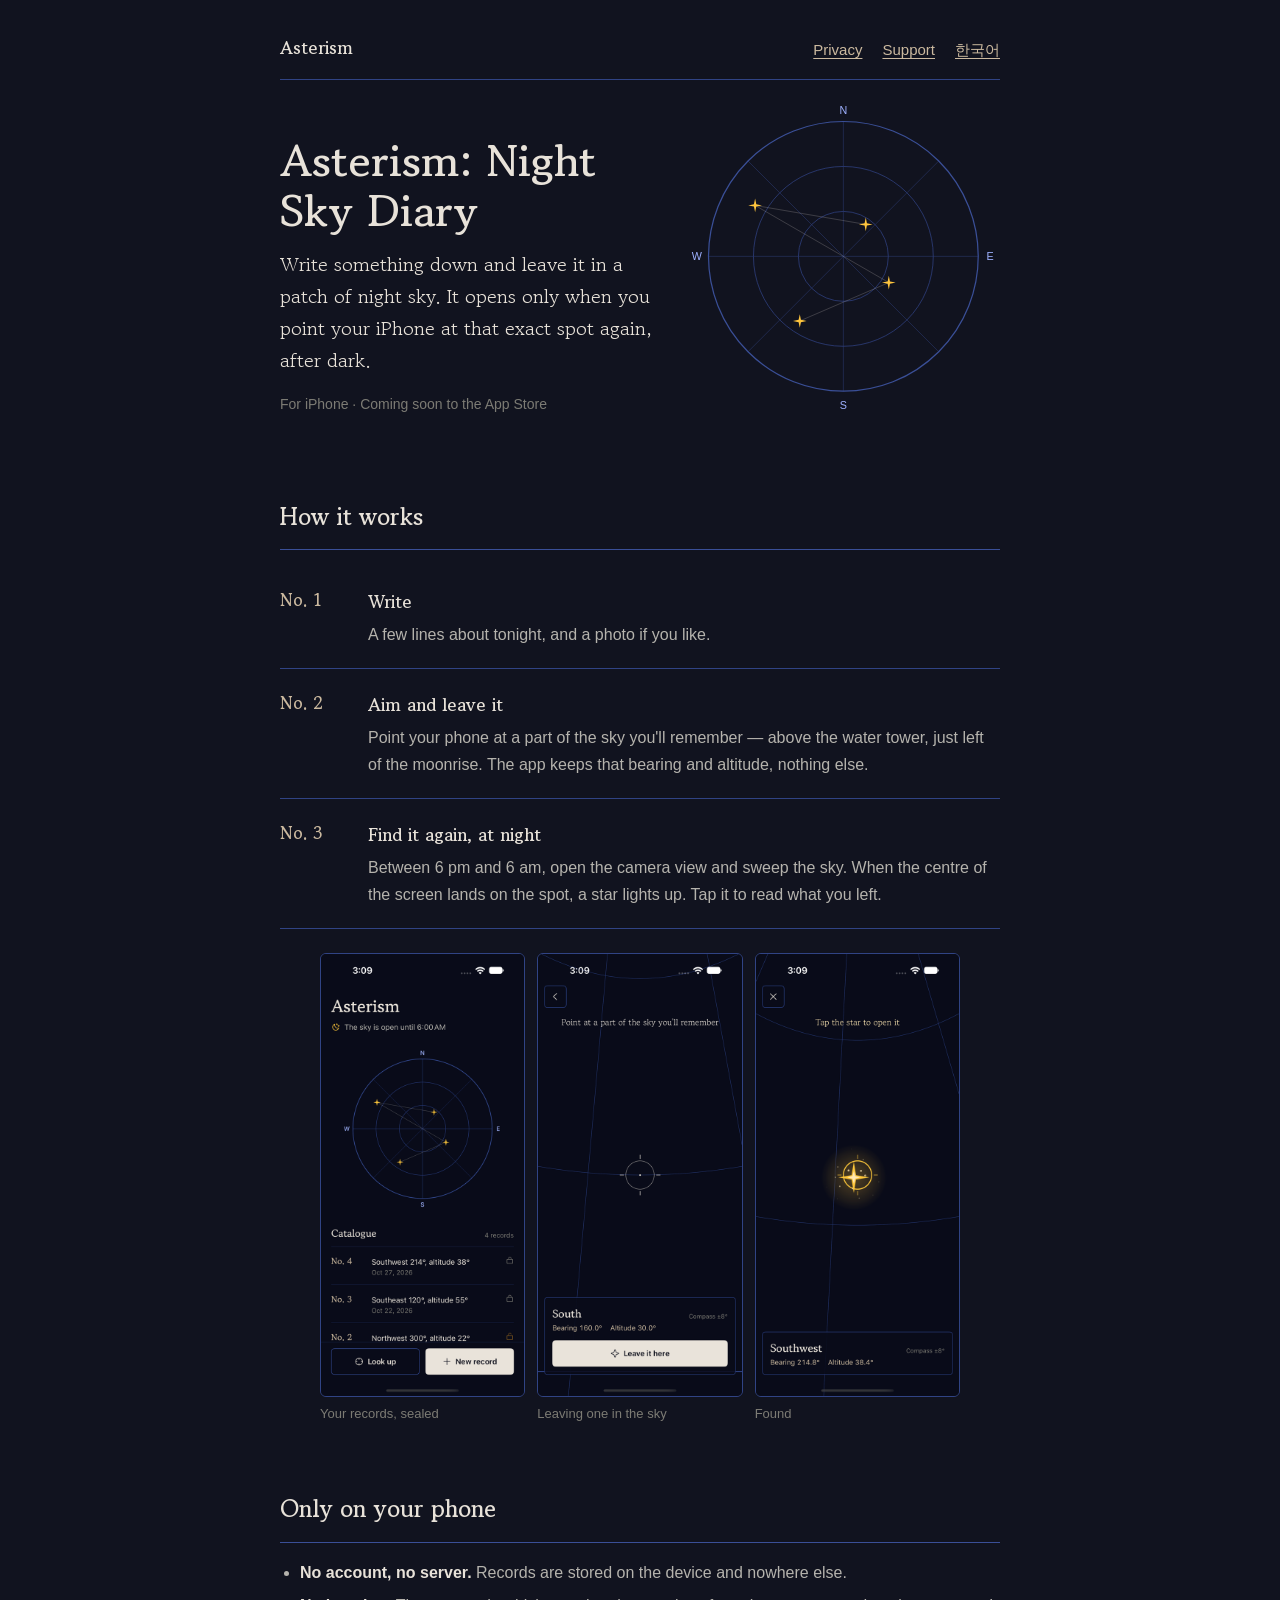
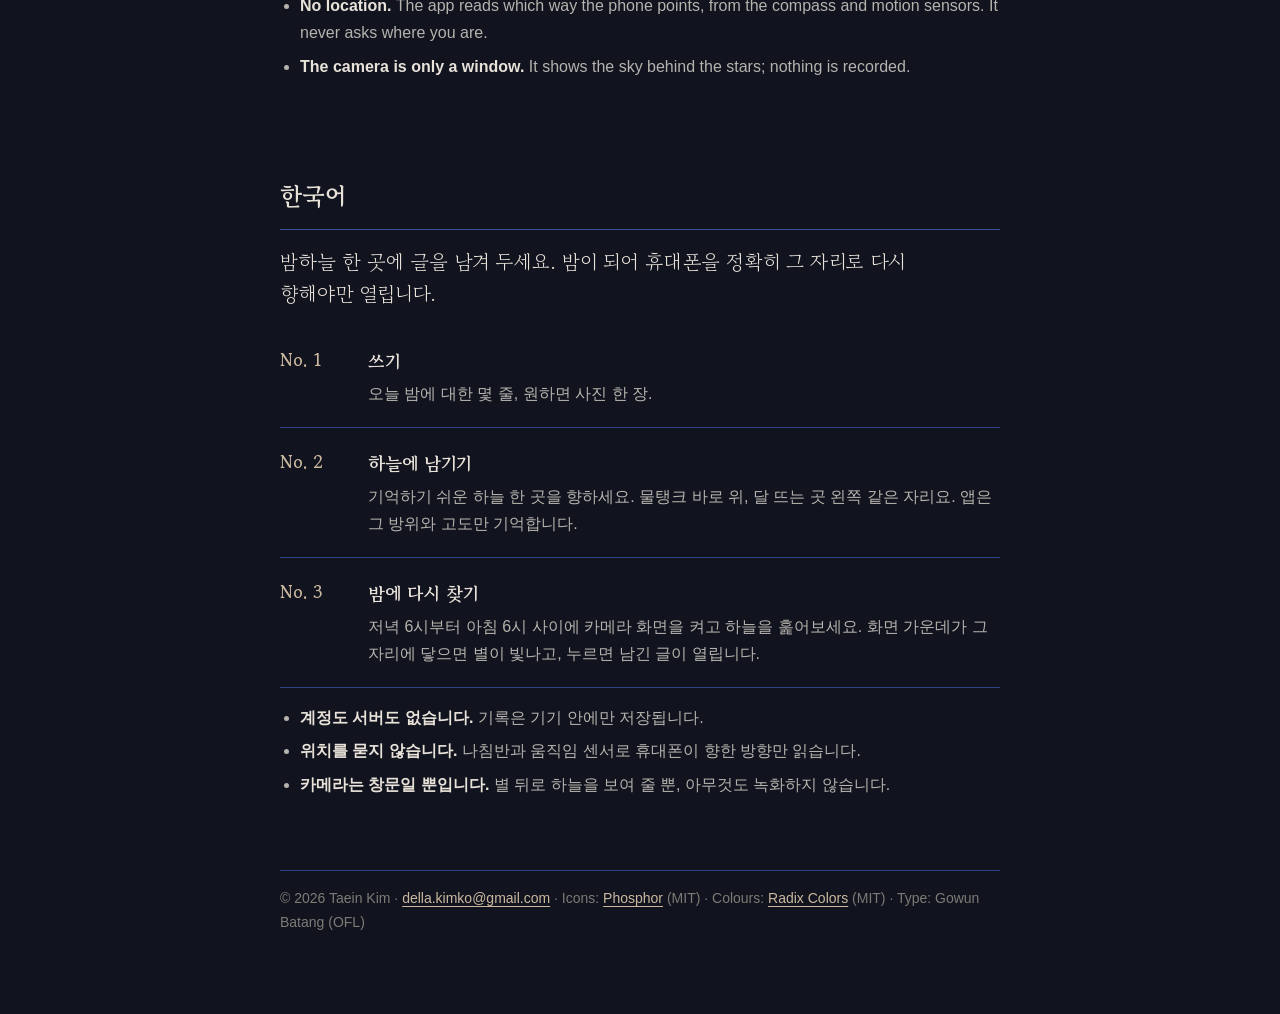
==== docs/index.html @ ba9e13a8 "Add Asterism site: intro, privacy policy, support" ====
<!doctype html>
<html lang="en">
<head>
<meta charset="utf-8"><meta name="viewport" content="width=device-width, initial-scale=1">
<title>Asterism: Night Sky Diary</title>
<meta name="description" content="Leave a note in a patch of night sky. It opens only when you point your iPhone there again, after dark. Everything stays on your phone.">
<link rel="preconnect" href="https://fonts.googleapis.com"><link rel="preconnect" href="https://fonts.gstatic.com" crossorigin>
<link href="https://fonts.googleapis.com/css2?family=Gowun+Batang:wght@400;700&display=swap" rel="stylesheet">
<link rel="stylesheet" href="style.css">
</head>
<body><main>
<header><nav><a class="name" href="./">Asterism</a><a href="privacy.html">Privacy</a><a href="support.html">Support</a><a href="#ko">한국어</a></nav></header>

<div class="hero">
  <div>
    <h1>Asterism: Night Sky Diary</h1>
    <p class="lede">Write something down and leave it in a patch of night sky. It opens only when you point your iPhone at that exact spot again, after dark.</p>
    <p class="faint">For iPhone · Coming soon to the App Store</p>
  </div>
  <svg viewBox="0 0 320 320" role="img" aria-label="A chart of four records left in the sky">
    <defs><path id="s" d="M0-7 1.19-1.19 7 0 1.19 1.19 0 7-1.19 1.19-7 0-1.19-1.19Z"/></defs>
    <g fill="none" stroke="#304384" stroke-width=".75">
      <circle cx="160" cy="160" r="92"/><circle cx="160" cy="160" r="46"/>
      <path d="M160 22V298M22 160H298M62.4 62.4 257.6 257.6M257.6 62.4 62.4 257.6" stroke-opacity=".6"/>
    </g>
    <circle cx="160" cy="160" r="138" fill="none" stroke="#3a4f97" stroke-width="1.25"/>
    <g fill="#9eb1ff" font-family="-apple-system, sans-serif" font-size="11" text-anchor="middle">
      <text x="160" y="14">N</text><text x="310" y="164">E</text><text x="160" y="316">S</text><text x="10" y="164">W</text>
    </g>
    <polyline points="182.9,127.3 69.7,107.9 206.5,186.8 115.4,226.1" fill="none" stroke="#e8e2d9" stroke-opacity=".28" stroke-width=".75"/>
    <g fill="#ffc53d">
      <use href="#s" x="182.9" y="127.3"/><use href="#s" x="69.7" y="107.9"/><use href="#s" x="206.5" y="186.8"/><use href="#s" x="115.4" y="226.1"/>
    </g>
  </svg>
</div>

<h2>How it works</h2>
<ol class="steps">
  <li><span class="no">No. 1</span><div><h3>Write</h3><p>A few lines about tonight, and a photo if you like.</p></div></li>
  <li><span class="no">No. 2</span><div><h3>Aim and leave it</h3><p>Point your phone at a part of the sky you'll remember — above the water tower, just left of the moonrise. The app keeps that bearing and altitude, nothing else.</p></div></li>
  <li><span class="no">No. 3</span><div><h3>Find it again, at night</h3><p>Between 6 pm and 6 am, open the camera view and sweep the sky. When the centre of the screen lands on the spot, a star lights up. Tap it to read what you left.</p></div></li>
</ol>

<figure class="shots" aria-label="Screens">
  <div><img src="img/archive.png" alt="Home: a chart of records and the catalogue"><figcaption>Your records, sealed</figcaption></div>
  <div><img src="img/plant.png" alt="Aiming at the sky to leave a record"><figcaption>Leaving one in the sky</figcaption></div>
  <div><img src="img/find.png" alt="A found record shown as a lit star"><figcaption>Found</figcaption></div>
</figure>

<h2>Only on your phone</h2>
<ul class="plain">
  <li><strong>No account, no server.</strong> Records are stored on the device and nowhere else.</li>
  <li><strong>No location.</strong> The app reads which way the phone points, from the compass and motion sensors. It never asks where you are.</li>
  <li><strong>The camera is only a window.</strong> It shows the sky behind the stars; nothing is recorded.</li>
</ul>

<section lang="ko" id="ko">
<h2>한국어</h2>
<p class="lede">밤하늘 한 곳에 글을 남겨 두세요. 밤이 되어 휴대폰을 정확히 그 자리로 다시 향해야만 열립니다.</p>
<ol class="steps">
  <li><span class="no">No. 1</span><div><h3>쓰기</h3><p>오늘 밤에 대한 몇 줄, 원하면 사진 한 장.</p></div></li>
  <li><span class="no">No. 2</span><div><h3>하늘에 남기기</h3><p>기억하기 쉬운 하늘 한 곳을 향하세요. 물탱크 바로 위, 달 뜨는 곳 왼쪽 같은 자리요. 앱은 그 방위와 고도만 기억합니다.</p></div></li>
  <li><span class="no">No. 3</span><div><h3>밤에 다시 찾기</h3><p>저녁 6시부터 아침 6시 사이에 카메라 화면을 켜고 하늘을 훑어보세요. 화면 가운데가 그 자리에 닿으면 별이 빛나고, 누르면 남긴 글이 열립니다.</p></div></li>
</ol>
<ul class="plain">
  <li><strong>계정도 서버도 없습니다.</strong> 기록은 기기 안에만 저장됩니다.</li>
  <li><strong>위치를 묻지 않습니다.</strong> 나침반과 움직임 센서로 휴대폰이 향한 방향만 읽습니다.</li>
  <li><strong>카메라는 창문일 뿐입니다.</strong> 별 뒤로 하늘을 보여 줄 뿐, 아무것도 녹화하지 않습니다.</li>
</ul>
</section>

<footer>© 2026 Taein Kim · <a href="mailto:della.kimko@gmail.com">della.kimko@gmail.com</a> · Icons: <a href="https://phosphoricons.com">Phosphor</a> (MIT) · Colours: <a href="https://www.radix-ui.com/colors">Radix Colors</a> (MIT) · Type: Gowun Batang (OFL)</footer>
</main></body>
</html>
---- docs/style.css ----
/* Colours are Radix Colors dark scales (MIT): indigo for the night, gold for
   paper, amber for stars — the same tokens as the app. */
:root {
  --night: #11131f;      /* indigo 1 */
  --raised: #141726;     /* indigo 2 */
  --rule: #304384;       /* indigo 6 */
  --rule-strong: #3a4f97;/* indigo 7 */
  --chart: #9eb1ff;      /* indigo 11 */
  --paper: #e8e2d9;      /* gold 12 */
  --paper-muted: #cbb99f;/* gold 11 */
  --muted: #b5b3ad;      /* sand 11 */
  --faint: #7c7b74;      /* sand 10 */
  --star: #ffc53d;       /* amber 9 */
}
* { box-sizing: border-box; }
html { background: var(--night); }
body {
  margin: 0;
  background: var(--night);
  color: var(--paper);
  font: 16px/1.7 -apple-system, BlinkMacSystemFont, "Apple SD Gothic Neo", "Pretendard", sans-serif;
  -webkit-font-smoothing: antialiased;
}
main { max-width: 760px; margin: 0 auto; padding: 32px 20px 80px; }
header nav { display: flex; gap: 20px; flex-wrap: wrap; align-items: baseline; font-size: 15px; padding-bottom: 16px; border-bottom: 1px solid var(--rule); }
header nav .name { font-family: "Gowun Batang", serif; font-weight: 700; font-size: 18px; margin-right: auto; color: var(--paper); text-decoration: none; }
a { color: var(--paper-muted); text-underline-offset: 3px; }
a:hover { color: var(--paper); }
h1, h2, h3 { font-family: "Gowun Batang", serif; font-weight: 700; color: var(--paper); }
h1 { font-size: 44px; line-height: 1.15; margin: 56px 0 12px; }
h2 { font-size: 24px; margin: 64px 0 16px; padding-bottom: 12px; border-bottom: 1px solid var(--rule-strong); }
h3 { font-size: 18px; margin: 0 0 4px; }
p { margin: 0 0 16px; }
.lede { font-family: "Gowun Batang", serif; font-size: 20px; line-height: 1.6; color: var(--paper); max-width: 34em; }
.muted { color: var(--muted); }
.faint { color: var(--faint); font-size: 14px; }

.hero { display: grid; grid-template-columns: 1fr; gap: 32px; align-items: center; }
.hero svg { width: 100%; max-width: 320px; height: auto; justify-self: center; }
@media (min-width: 720px) {
  .hero { grid-template-columns: 1.2fr 1fr; }
}

.steps { list-style: none; padding: 0; margin: 0; }
.steps li { display: grid; grid-template-columns: 72px 1fr; gap: 16px; padding: 20px 0; border-bottom: 1px solid var(--rule); }
.steps .no { font-family: "Gowun Batang", serif; font-weight: 700; color: var(--paper-muted); font-size: 17px; }
.steps p { color: var(--muted); margin: 0; }

.shots { display: grid; grid-template-columns: repeat(3, 1fr); gap: 12px; margin-top: 24px; }
.shots img { width: 100%; height: auto; border: 1px solid var(--rule); border-radius: 6px; display: block; }
.shots figcaption { font-size: 13px; color: var(--faint); margin-top: 6px; }
@media (max-width: 560px) { .shots { grid-template-columns: 1fr 1fr; } }

ul.plain { padding-left: 20px; color: var(--muted); }
ul.plain li { margin: 6px 0; }
ul.plain strong { color: var(--paper); font-weight: 600; }

section[lang="ko"] { margin-top: 96px; }
footer { margin-top: 72px; padding-top: 16px; border-top: 1px solid var(--rule); font-size: 14px; color: var(--faint); }

:lang(ko) { word-break: keep-all; }
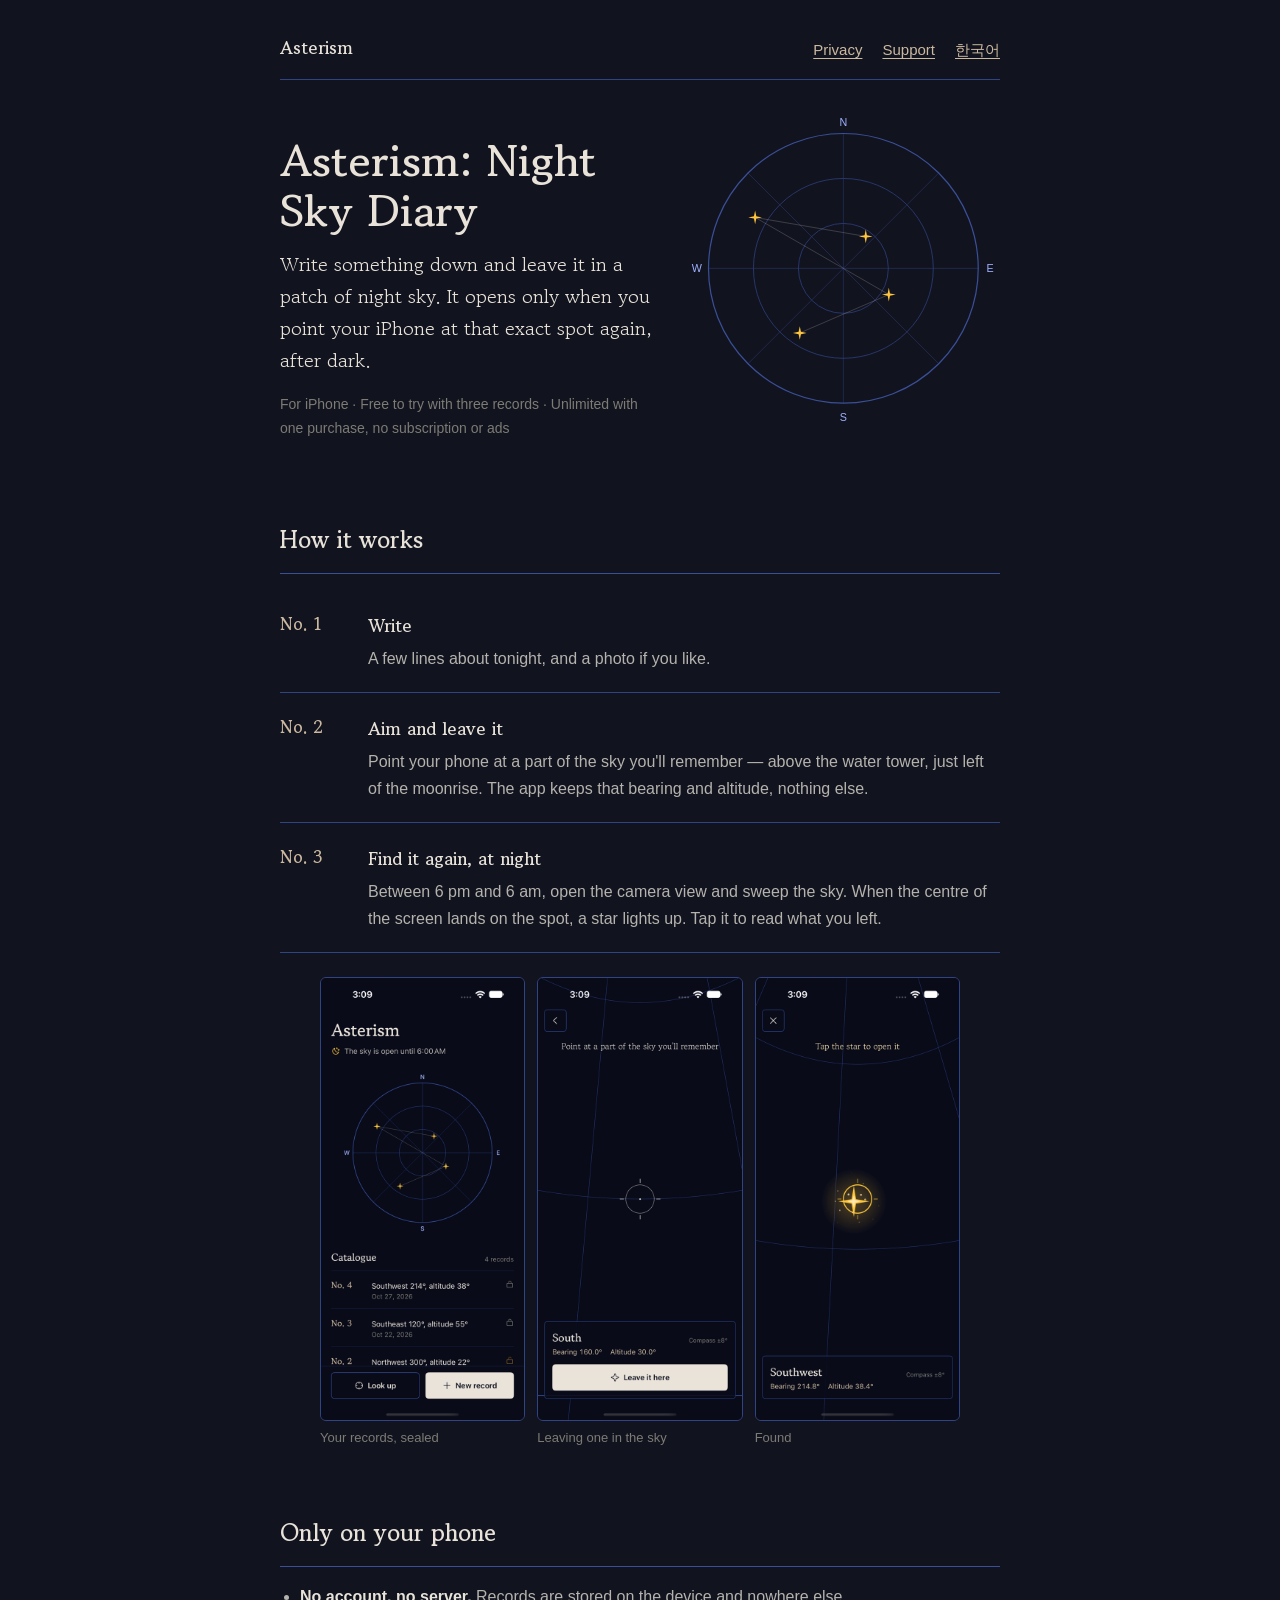
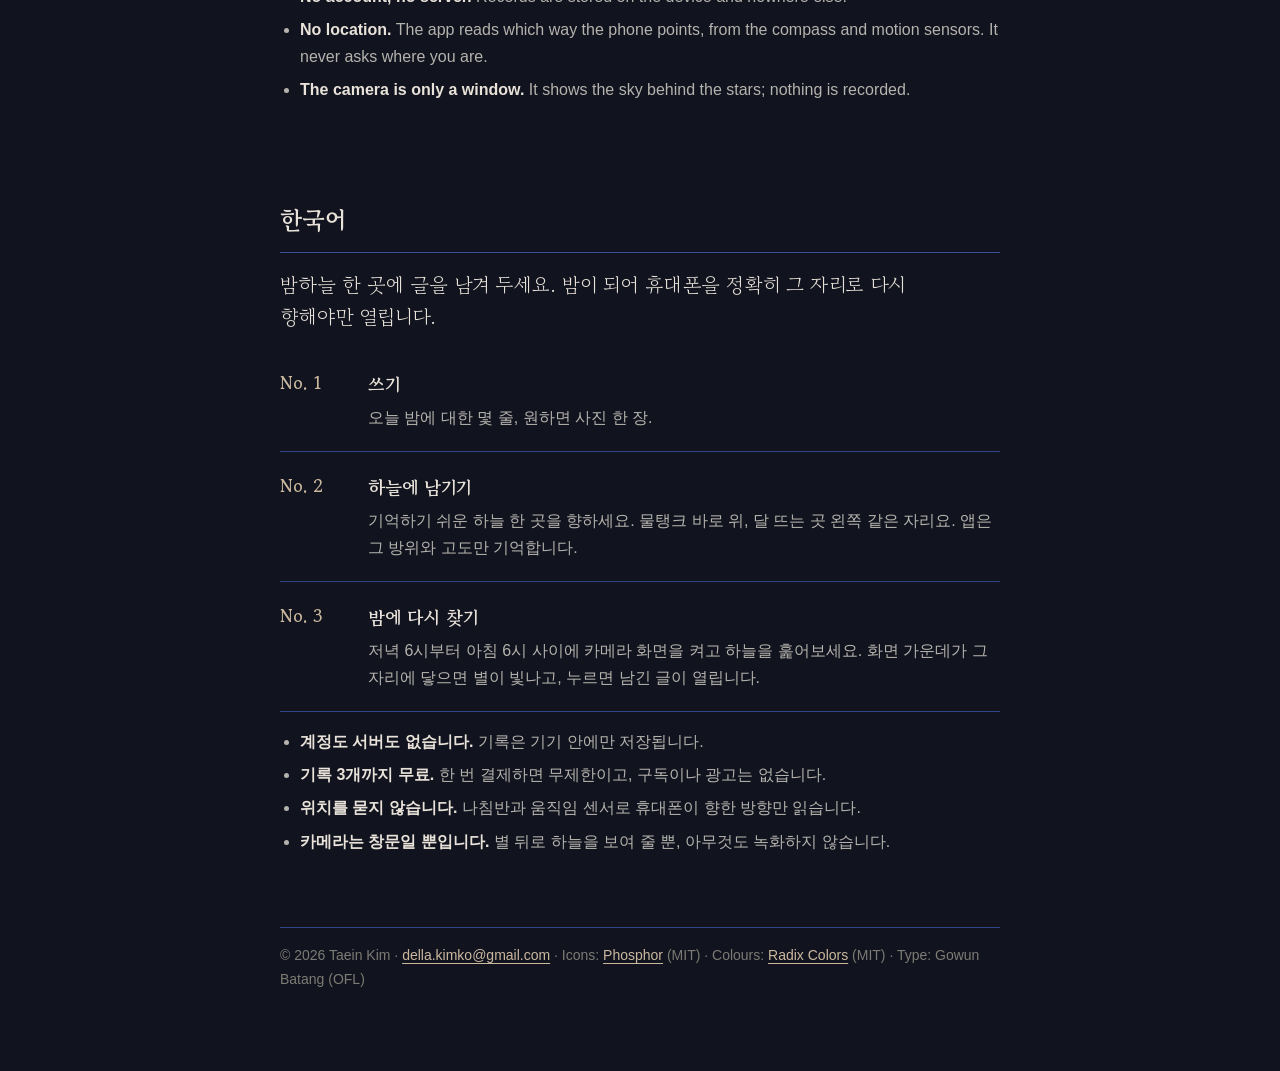
==== commit 6bff8cb9: "Mention the one-time purchase" ====
--- a/docs/index.html
+++ b/docs/index.html
@@ -15,7 +15,7 @@
   <div>
     <h1>Asterism: Night Sky Diary</h1>
     <p class="lede">Write something down and leave it in a patch of night sky. It opens only when you point your iPhone at that exact spot again, after dark.</p>
-    <p class="faint">For iPhone · Coming soon to the App Store</p>
+    <p class="faint">For iPhone · Free to try with three records · Unlimited with one purchase, no subscription or ads</p>
   </div>
   <svg viewBox="0 0 320 320" role="img" aria-label="A chart of four records left in the sky">
     <defs><path id="s" d="M0-7 1.19-1.19 7 0 1.19 1.19 0 7-1.19 1.19-7 0-1.19-1.19Z"/></defs>
@@ -64,6 +64,7 @@
 </ol>
 <ul class="plain">
   <li><strong>계정도 서버도 없습니다.</strong> 기록은 기기 안에만 저장됩니다.</li>
+  <li><strong>기록 3개까지 무료.</strong> 한 번 결제하면 무제한이고, 구독이나 광고는 없습니다.</li>
   <li><strong>위치를 묻지 않습니다.</strong> 나침반과 움직임 센서로 휴대폰이 향한 방향만 읽습니다.</li>
   <li><strong>카메라는 창문일 뿐입니다.</strong> 별 뒤로 하늘을 보여 줄 뿐, 아무것도 녹화하지 않습니다.</li>
 </ul>
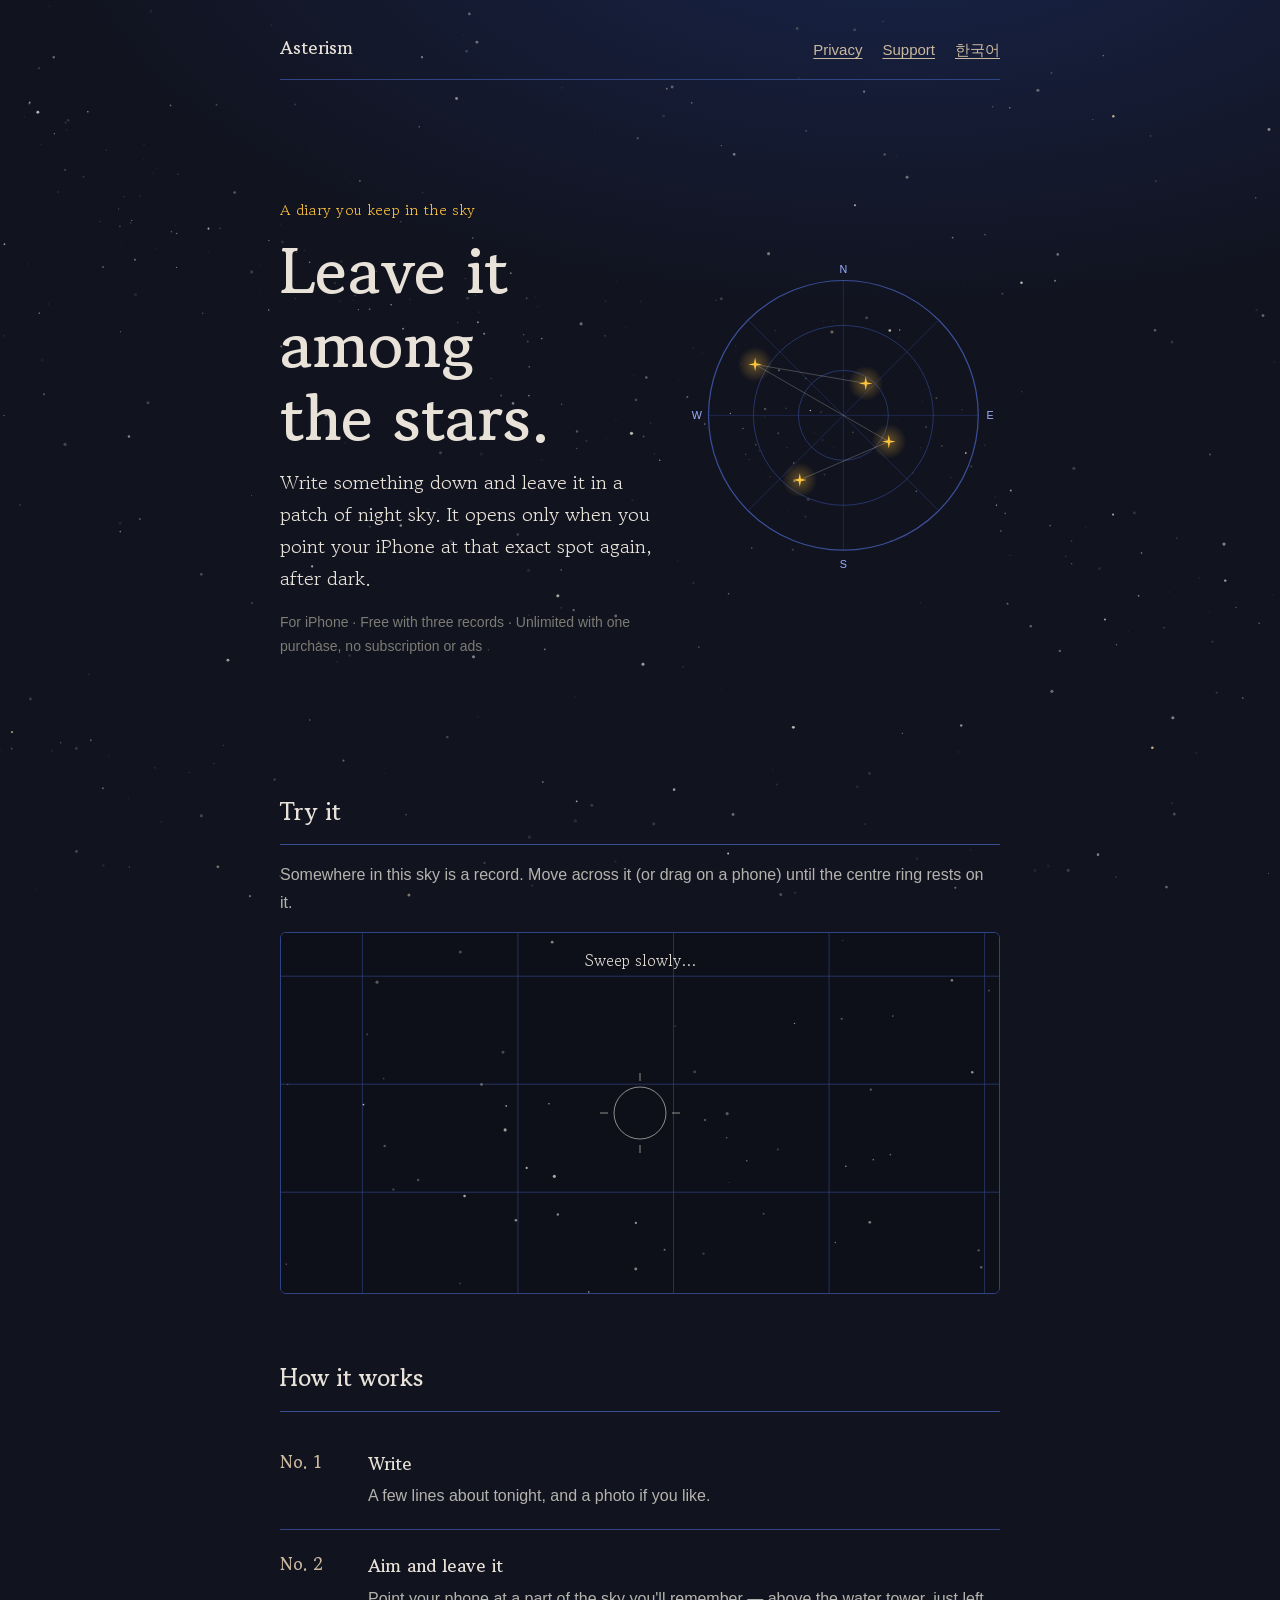
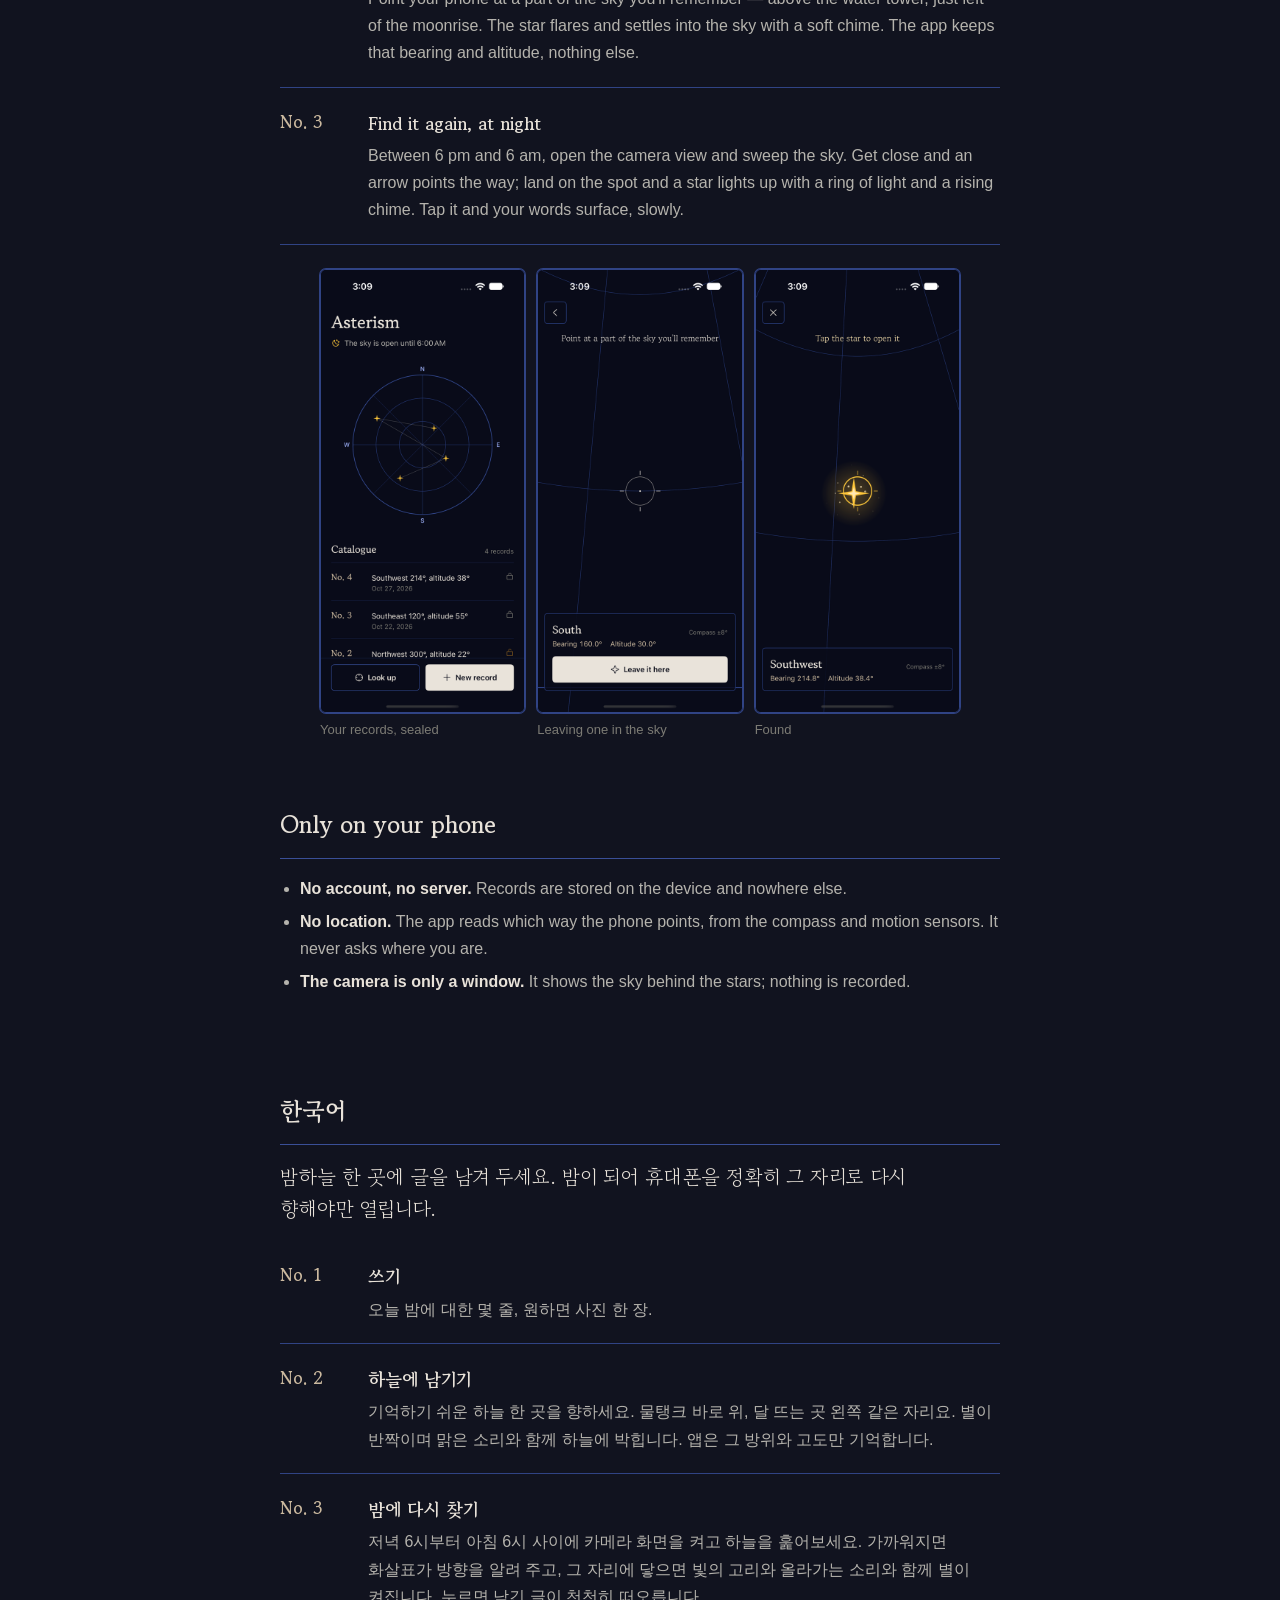
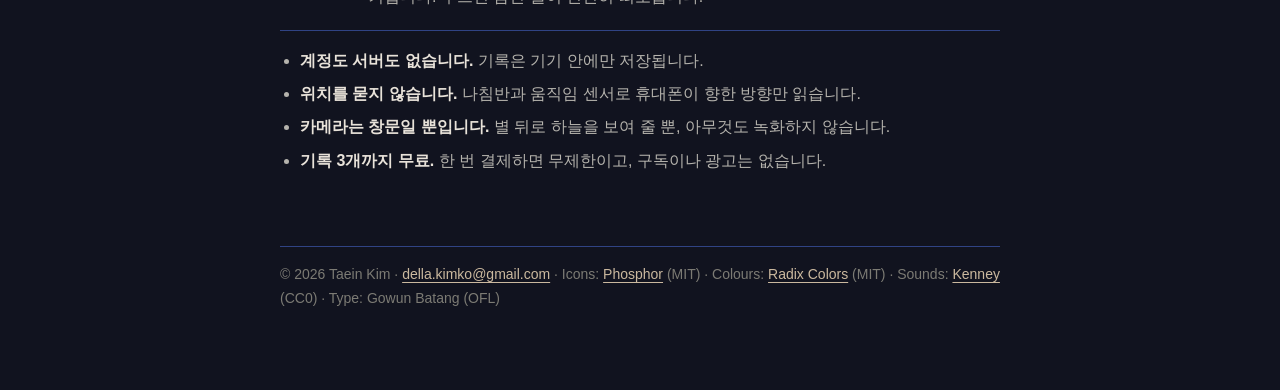
==== commit b3a4c67a: "Starry background with shooting stars, animated chart, find-a-star demo" ====
--- a/docs/index.html
+++ b/docs/index.html
@@ -4,21 +4,30 @@
 <meta charset="utf-8"><meta name="viewport" content="width=device-width, initial-scale=1">
 <title>Asterism: Night Sky Diary</title>
 <meta name="description" content="Leave a note in a patch of night sky. It opens only when you point your iPhone there again, after dark. Everything stays on your phone.">
+<meta property="og:title" content="Asterism: Night Sky Diary">
+<meta property="og:description" content="A diary you keep in the sky. It opens only when you find the spot again, after dark.">
+<meta property="og:image" content="https://bbdyno.github.io/Asterism-Site/img/find.png">
 <link rel="preconnect" href="https://fonts.googleapis.com"><link rel="preconnect" href="https://fonts.gstatic.com" crossorigin>
 <link href="https://fonts.googleapis.com/css2?family=Gowun+Batang:wght@400;700&display=swap" rel="stylesheet">
 <link rel="stylesheet" href="style.css">
 </head>
-<body><main>
+<body>
+<canvas id="sky" aria-hidden="true"></canvas>
+<main>
 <header><nav><a class="name" href="./">Asterism</a><a href="privacy.html">Privacy</a><a href="support.html">Support</a><a href="#ko">한국어</a></nav></header>
 
-<div class="hero">
+<section class="hero">
   <div>
-    <h1>Asterism: Night Sky Diary</h1>
+    <p class="eyebrow">A diary you keep in the sky</p>
+    <h1>Leave it among<br>the stars.</h1>
     <p class="lede">Write something down and leave it in a patch of night sky. It opens only when you point your iPhone at that exact spot again, after dark.</p>
-    <p class="faint">For iPhone · Free to try with three records · Unlimited with one purchase, no subscription or ads</p>
+    <p class="faint">For iPhone · Free with three records · Unlimited with one purchase, no subscription or ads</p>
   </div>
-  <svg viewBox="0 0 320 320" role="img" aria-label="A chart of four records left in the sky">
-    <defs><path id="s" d="M0-7 1.19-1.19 7 0 1.19 1.19 0 7-1.19 1.19-7 0-1.19-1.19Z"/></defs>
+  <svg class="chart" viewBox="0 0 320 320" role="img" aria-label="A chart of four records left in the sky">
+    <defs>
+      <path id="s" d="M0-7 1.19-1.19 7 0 1.19 1.19 0 7-1.19 1.19-7 0-1.19-1.19Z"/>
+      <radialGradient id="halo"><stop offset="0" stop-color="#ffc53d" stop-opacity=".35"/><stop offset="1" stop-color="#ffc53d" stop-opacity="0"/></radialGradient>
+    </defs>
     <g fill="none" stroke="#304384" stroke-width=".75">
       <circle cx="160" cy="160" r="92"/><circle cx="160" cy="160" r="46"/>
       <path d="M160 22V298M22 160H298M62.4 62.4 257.6 257.6M257.6 62.4 62.4 257.6" stroke-opacity=".6"/>
@@ -27,24 +36,37 @@
     <g fill="#9eb1ff" font-family="-apple-system, sans-serif" font-size="11" text-anchor="middle">
       <text x="160" y="14">N</text><text x="310" y="164">E</text><text x="160" y="316">S</text><text x="10" y="164">W</text>
     </g>
-    <polyline points="182.9,127.3 69.7,107.9 206.5,186.8 115.4,226.1" fill="none" stroke="#e8e2d9" stroke-opacity=".28" stroke-width=".75"/>
-    <g fill="#ffc53d">
-      <use href="#s" x="182.9" y="127.3"/><use href="#s" x="69.7" y="107.9"/><use href="#s" x="206.5" y="186.8"/><use href="#s" x="115.4" y="226.1"/>
+    <polyline class="asterism" points="182.9,127.3 69.7,107.9 206.5,186.8 115.4,226.1" fill="none" stroke="#e8e2d9" stroke-opacity=".35" stroke-width=".75"/>
+    <g class="records">
+      <g transform="translate(182.9 127.3)"><circle r="18" fill="url(#halo)"/><use href="#s" fill="#ffc53d"/></g>
+      <g transform="translate(69.7 107.9)"><circle r="18" fill="url(#halo)"/><use href="#s" fill="#ffc53d"/></g>
+      <g transform="translate(206.5 186.8)"><circle r="18" fill="url(#halo)"/><use href="#s" fill="#ffc53d"/></g>
+      <g transform="translate(115.4 226.1)"><circle r="18" fill="url(#halo)"/><use href="#s" fill="#ffc53d"/></g>
     </g>
   </svg>
-</div>
+</section>
+
+<section class="demo" aria-label="Try finding a star">
+  <h2>Try it</h2>
+  <p class="muted">Somewhere in this sky is a record. Move across it (or drag on a phone) until the centre ring rests on it.</p>
+  <div class="frame">
+    <canvas></canvas>
+    <p class="hint" data-idle="Sweep slowly…" data-close="Very close" data-found="Found it">Sweep slowly…</p>
+    <p class="note">“The night we stayed on the roof until the last train was gone.”</p>
+  </div>
+</section>
 
 <h2>How it works</h2>
 <ol class="steps">
   <li><span class="no">No. 1</span><div><h3>Write</h3><p>A few lines about tonight, and a photo if you like.</p></div></li>
-  <li><span class="no">No. 2</span><div><h3>Aim and leave it</h3><p>Point your phone at a part of the sky you'll remember — above the water tower, just left of the moonrise. The app keeps that bearing and altitude, nothing else.</p></div></li>
-  <li><span class="no">No. 3</span><div><h3>Find it again, at night</h3><p>Between 6 pm and 6 am, open the camera view and sweep the sky. When the centre of the screen lands on the spot, a star lights up. Tap it to read what you left.</p></div></li>
+  <li><span class="no">No. 2</span><div><h3>Aim and leave it</h3><p>Point your phone at a part of the sky you'll remember — above the water tower, just left of the moonrise. The star flares and settles into the sky with a soft chime. The app keeps that bearing and altitude, nothing else.</p></div></li>
+  <li><span class="no">No. 3</span><div><h3>Find it again, at night</h3><p>Between 6 pm and 6 am, open the camera view and sweep the sky. Get close and an arrow points the way; land on the spot and a star lights up with a ring of light and a rising chime. Tap it and your words surface, slowly.</p></div></li>
 </ol>
 
 <figure class="shots" aria-label="Screens">
-  <div><img src="img/archive.png" alt="Home: a chart of records and the catalogue"><figcaption>Your records, sealed</figcaption></div>
-  <div><img src="img/plant.png" alt="Aiming at the sky to leave a record"><figcaption>Leaving one in the sky</figcaption></div>
-  <div><img src="img/find.png" alt="A found record shown as a lit star"><figcaption>Found</figcaption></div>
+  <div><img src="img/archive.png" alt="Home: a chart of records and the catalogue" loading="lazy"><figcaption>Your records, sealed</figcaption></div>
+  <div><img src="img/plant.png" alt="Aiming at the sky to leave a record" loading="lazy"><figcaption>Leaving one in the sky</figcaption></div>
+  <div><img src="img/find.png" alt="A found record shown as a lit star" loading="lazy"><figcaption>Found</figcaption></div>
 </figure>
 
 <h2>Only on your phone</h2>
@@ -59,17 +81,19 @@
 <p class="lede">밤하늘 한 곳에 글을 남겨 두세요. 밤이 되어 휴대폰을 정확히 그 자리로 다시 향해야만 열립니다.</p>
 <ol class="steps">
   <li><span class="no">No. 1</span><div><h3>쓰기</h3><p>오늘 밤에 대한 몇 줄, 원하면 사진 한 장.</p></div></li>
-  <li><span class="no">No. 2</span><div><h3>하늘에 남기기</h3><p>기억하기 쉬운 하늘 한 곳을 향하세요. 물탱크 바로 위, 달 뜨는 곳 왼쪽 같은 자리요. 앱은 그 방위와 고도만 기억합니다.</p></div></li>
-  <li><span class="no">No. 3</span><div><h3>밤에 다시 찾기</h3><p>저녁 6시부터 아침 6시 사이에 카메라 화면을 켜고 하늘을 훑어보세요. 화면 가운데가 그 자리에 닿으면 별이 빛나고, 누르면 남긴 글이 열립니다.</p></div></li>
+  <li><span class="no">No. 2</span><div><h3>하늘에 남기기</h3><p>기억하기 쉬운 하늘 한 곳을 향하세요. 물탱크 바로 위, 달 뜨는 곳 왼쪽 같은 자리요. 별이 반짝이며 맑은 소리와 함께 하늘에 박힙니다. 앱은 그 방위와 고도만 기억합니다.</p></div></li>
+  <li><span class="no">No. 3</span><div><h3>밤에 다시 찾기</h3><p>저녁 6시부터 아침 6시 사이에 카메라 화면을 켜고 하늘을 훑어보세요. 가까워지면 화살표가 방향을 알려 주고, 그 자리에 닿으면 빛의 고리와 올라가는 소리와 함께 별이 켜집니다. 누르면 남긴 글이 천천히 떠오릅니다.</p></div></li>
 </ol>
 <ul class="plain">
   <li><strong>계정도 서버도 없습니다.</strong> 기록은 기기 안에만 저장됩니다.</li>
-  <li><strong>기록 3개까지 무료.</strong> 한 번 결제하면 무제한이고, 구독이나 광고는 없습니다.</li>
   <li><strong>위치를 묻지 않습니다.</strong> 나침반과 움직임 센서로 휴대폰이 향한 방향만 읽습니다.</li>
   <li><strong>카메라는 창문일 뿐입니다.</strong> 별 뒤로 하늘을 보여 줄 뿐, 아무것도 녹화하지 않습니다.</li>
+  <li><strong>기록 3개까지 무료.</strong> 한 번 결제하면 무제한이고, 구독이나 광고는 없습니다.</li>
 </ul>
 </section>
 
-<footer>© 2026 Taein Kim · <a href="mailto:della.kimko@gmail.com">della.kimko@gmail.com</a> · Icons: <a href="https://phosphoricons.com">Phosphor</a> (MIT) · Colours: <a href="https://www.radix-ui.com/colors">Radix Colors</a> (MIT) · Type: Gowun Batang (OFL)</footer>
-</main></body>
+<footer>© 2026 Taein Kim · <a href="mailto:della.kimko@gmail.com">della.kimko@gmail.com</a> · Icons: <a href="https://phosphoricons.com">Phosphor</a> (MIT) · Colours: <a href="https://www.radix-ui.com/colors">Radix Colors</a> (MIT) · Sounds: <a href="https://kenney.nl">Kenney</a> (CC0) · Type: Gowun Batang (OFL)</footer>
+</main>
+<script src="sky.js"></script>
+</body>
 </html>
--- a/docs/style.css
+++ b/docs/style.css
@@ -59,3 +59,40 @@
 footer { margin-top: 72px; padding-top: 16px; border-top: 1px solid var(--rule); font-size: 14px; color: var(--faint); }
 
 :lang(ko) { word-break: keep-all; }
+
+/* ---- Night sky ---- */
+#sky { position: fixed; inset: 0; z-index: 0; pointer-events: none; }
+main { position: relative; z-index: 1; }
+html, body { background: radial-gradient(120% 80% at 70% -10%, #182449 0%, #11131f 55%) fixed, #11131f; }
+
+.hero { min-height: 72vh; padding-top: 24px; }
+.eyebrow { font-family: "Gowun Batang", serif; color: var(--star); font-size: 15px; letter-spacing: .02em; margin: 40px 0 0; }
+.hero h1 { font-size: clamp(40px, 7vw, 64px); margin-top: 12px; }
+
+/* The chart: the line joining the records draws itself, then the stars breathe. */
+.chart .asterism { stroke-dasharray: 520; stroke-dashoffset: 520; animation: draw 2.4s .4s ease-out forwards; }
+.chart .records > g > * { transform-box: fill-box; transform-origin: center; }
+.chart .records use { animation: breathe 3.2s ease-in-out infinite; }
+.chart .records circle { animation: halo 3.2s ease-in-out infinite; }
+.chart .records > g:nth-child(2) * { animation-delay: .8s; }
+.chart .records > g:nth-child(3) * { animation-delay: 1.6s; }
+.chart .records > g:nth-child(4) * { animation-delay: 2.4s; }
+@keyframes draw { to { stroke-dashoffset: 0; } }
+@keyframes breathe { 50% { transform: scale(1.18); } }
+@keyframes halo { 50% { opacity: .35; } }
+
+/* Try it */
+.demo .frame { position: relative; margin-top: 16px; border: 1px solid var(--rule); border-radius: 6px; overflow: hidden; background: #0d0f19; }
+.demo canvas { display: block; width: 100%; height: 360px; cursor: crosshair; touch-action: none; }
+.demo .hint { position: absolute; top: 14px; left: 0; right: 0; text-align: center; margin: 0; font-family: "Gowun Batang", serif; color: var(--paper); pointer-events: none; }
+.demo .note { position: absolute; left: 20px; right: 20px; bottom: 18px; margin: 0; text-align: center; font-family: "Gowun Batang", serif; font-size: 18px; color: var(--paper);
+  opacity: 0; filter: blur(8px); transform: translateY(8px); transition: opacity 1.2s ease-out, filter 1.2s ease-out, transform 1.2s ease-out; pointer-events: none; }
+.demo .note.shown { opacity: 1; filter: blur(0); transform: none; }
+
+.shots img { box-shadow: 0 0 0 1px var(--rule); }
+
+@media (prefers-reduced-motion: reduce) {
+  .chart .asterism { animation: none; stroke-dashoffset: 0; }
+  .chart .records * { animation: none !important; }
+  .demo .note { transition: none; }
+}
